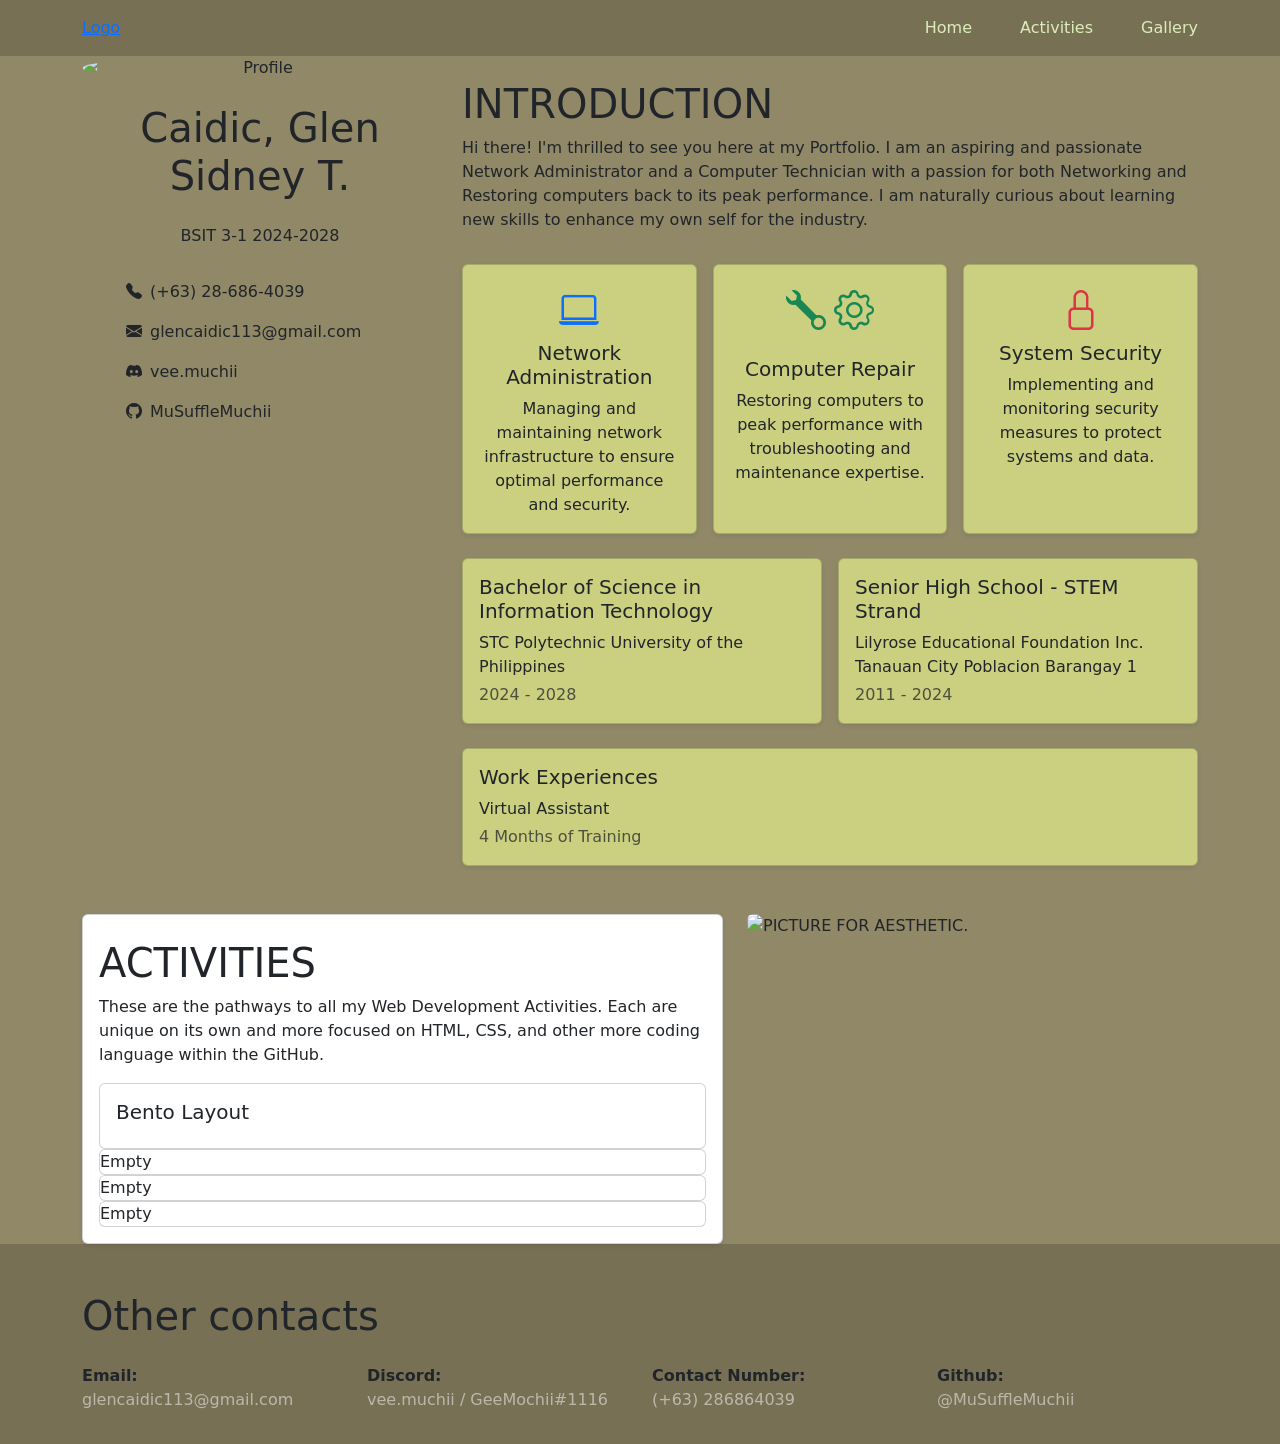
==== index.html @ 1a42388b "Testing Push" ====
<!DOCTYPE html>
<html lang="en">
<head>
    <meta charset="UTF-8">
    <meta name="viewport" content="width=device-width, initial-scale=1.0">
    <link rel="icon" type="image/svg+xml" href="/images/Caidic_GlenSidney_Icon_Logo.svg">
    <link rel="stylesheet" href="https://cdn.jsdelivr.net/npm/bootstrap@5.3.8/dist/css/bootstrap.min.css">
    <link rel="stylesheet" href="https://cdn.jsdelivr.net/npm/bootstrap-icons@1.11.4/font/bootstrap-icons.css">
    <link rel="stylesheet" href="assets/portfolio_style.css">

    <title>Caidic Personal Portfolio</title>

    <!--NOTE: I am very bad at designing, please bear that in mind-->
</head>
<body>
    <!--Navbar-->
    <nav class="navbar navbar-color navbar-expand-lg sticky-top">
        <div class="container mt-2 mb-2">
            <!--Logo-->
            <a class="NavBarLogo" href="images/Caidic_GlenSidney_Icon_Logo.svg">Logo</a>
            <!--NavContents-->
            <ul class="navbar-nav ms-auto align-items-lg-center gap-5">
                <li class="">Home</li>
                <li class="">Activities</li>
                <li class="">Gallery</li>
            </ul>
        </div>
    </nav>

    <!--Home-->
    <section class="Home Home-Color">
        <div class="container">
            <div class="row">
                <div class="col-4">
                        <div class="align-items-center text-center">
                            <img class="rounded-circle d-flex col-12" src="/MuSuffleMuchii.github.io/images/Pic.jpg" alt="Profile">
                            <h1 class="my-4">Caidic, Glen Sidney T.</h1>
                            <p>BSIT 3-1 2024-2028</p>

                            <div class="container m-4">
                                <ul class="list-unstyled text-start">
                                    <li class="p-2 d-flex align-items-center gap-2">
                                        <i class="bi bi-telephone-fill"></i>
                                        (+63) 28-686-4039
                                    </li>
                                    <li class="p-2 d-flex align-items-center gap-2">
                                        <i class="bi bi-envelope-fill"></i>
                                        glencaidic113@gmail.com
                                    </li>
                                    <li class="p-2 d-flex align-items-center gap-2">
                                        <i class="bi bi-discord"></i>
                                        vee.muchii
                                    </li>
                                    <li class="p-2 d-flex align-items-center gap-2">
                                        <i class="bi bi-github"></i>
                                        MuSuffleMuchii
                                    </li>
                                </ul>
                            </div>
                        </div>
                </div>
                <div class="col-8">
                    <h1 class="mt-4">INTRODUCTION</h1>
                    <p>Hi there! I'm thrilled to see you here at my Portfolio. I am an aspiring and passionate Network Administrator and a Computer Technician
                    with a passion for both Networking and Restoring computers back to its peak performance. I am naturally curious about learning new skills to
                    enhance my own self for the industry.    
                    </p>
                    <!-- Container of Cards -->
                    <div class="row mt-2 g-3 mb-4">
                        <!-- Card 1 -->
                        <div class="col-4">
                            <div class="card card-color h-100 shadow-sm">
                                <div class="card-body text-center">
                                    <i class="bi bi-laptop fs-1 text-primary mb-3"></i>
                                    <h5 class="card-title">Network Administration</h5>
                                    <p class="card-text">Managing and maintaining network infrastructure to ensure optimal performance and security.</p>
                                </div>
                            </div>
                        </div>

                        <!-- Card 2 -->
                        <div class="col-4">
                            <div class="card card-color h-100 shadow-sm">
                                <div class="card-body text-center">
                                    <span class="d-inline-flex gap-2 align-items-center justify-content-center mb-3">
                                        <i class="bi bi-wrench fs-1 text-success"></i>
                                        <i class="bi bi-gear fs-1 text-success"></i>
                                    </span>
                                    <h5 class="card-title">Computer Repair</h5>
                                    <p class="card-text">Restoring computers to peak performance with troubleshooting and maintenance expertise.</p>
                                </div>
                            </div>
                        </div>

                        <!-- Card 3 -->
                        <div class="col-4">
                            <div class="card card-color h-100 shadow-sm">
                                <div class="card-body text-center">
                                    <i class="bi bi-lock fs-1 text-danger mb-3"></i>
                                    <h5 class="card-title">System Security</h5>
                                    <p class="card-text">Implementing and monitoring security measures to protect systems and data.</p>
                                </div>
                            </div>
                        </div>
                    </div>
                    
                    <!--Educational Background-->
                    <div class="row mb-4 g-3">
                        <!--Card 4-->
                        <div class="col-6">
                            <div class="card card-color shadow-sm">
                                <div class="card-body">
                                    <h5 class="card-title">Bachelor of Science in Information Technology</h5>
                                    <p class="card-text mb-1">STC Polytechnic University of the Philippines</p>
                                    <p class="text-muted mb-0">2024 - 2028</p>
                                </div>
                            </div>
                        </div>

                        <!--Card 5-->
                        <div class="col-6">
                            <div class="card card-color h-100 shadow-sm">
                                <div class="card-body">
                                    <h5 class="card-title">Senior High School - STEM Strand</h5>
                                    <p class="card-text mb-1">Lilyrose Educational Foundation Inc. Tanauan City Poblacion Barangay 1</p>
                                    <p class="text-muted mb-0">2011 - 2024</p>
                                </div>
                            </div>
                        </div>
                    </div>

                    <!-- Card 6-->
                     <div class="col-12">
                        <div class="card card-color h-100 shadow-sm">
                            <div class="card-body">
                                <h5 class="card-title">Work Experiences</h5>
                                <p class="card-text mb-1">Virtual Assistant</p>
                                <p class="text-muted mb-0">4 Months of Training</p>
                            </div>
                        </div>
                     </div>
                </div>
                
            </div>
        </div>
    </section>

    <!--Activities-->
    <section class="Activities Activities-Color">
        <div class="container">
            <div class="row g-4 align-items-stretch pt-5">
                <div class="col-7 d-flex">
                    <div class="card act-card card-body shadow-sm h-100">
                        <h1 class="my-2">ACTIVITIES</h1>
                        <p>These are the pathways to all my Web Development Activities. Each are unique on its own and more focused on HTML, CSS, and other more coding language within the GitHub.</p>
                        <div class="row">
                            <div class="col-12">
                                <div class="card card-body">
                                    <h5>Bento Layout</h5>
                                </div>
                                <div class="card">Empty</div>
                                <div class="card">Empty</div>
                                <div class="card">Empty</div>
                            </div>
                        </div>
                    </div>
                </div>

                <div class="col-5">
                    <div class="activity-image-frame">
                        <img src="/MuSuffleMuchii.github.io/images/Small Item.jpg" alt="PICTURE FOR AESTHETIC." class="activity-image">
                    </div>
                </div>
            </div>
        </div>
    </section>

    <!--Gallery-->
    <section class="ArtGallery">
        <div class="container">

        </div>
    </section>

    <footer class="Footer Footer-Color">
        <div class="container">
            <!--Logo -->
            <div class="row pt-5 mb-3">
                <div class="col-12">
                    <h1>Other contacts</h1>
                </div>
            </div>

            <!--Contact Informations-->
            <div class="row">
                <div class="col-md-3 col-sm-6 mb-3">
                    <strong>Email:</strong>
                    <p><a href="#" class="text-white-50 text-decoration-none">glencaidic113@gmail.com</a></p>
                </div>
                <div class="col-md-3 col-sm-6 mb-3">
                    <strong>Discord:</strong>
                    <p class="text-white-50">vee.muchii / GeeMochii#1116</p>
                </div>
                <div class="col-md-3 col-sm-6 mb-3">
                    <strong>Contact Number:</strong>
                    <p><a href="#" class="text-white-50 text-decoration-none">(+63) 286864039</a></p>
                </div>
                <div class="col-md-3 col-sm-6 mb-3">
                    <strong>Github:</strong>
                    <p><a href="#" class="text-white-50 text-decoration-none">@MuSuffleMuchii</a></p>
                </div>
            </div>
        </div>
    </footer>
</body>
</html>
---- assets/portfolio_style.css ----
*{
    scroll-behavior: smooth;
}

.Home-Color{
    background-color: #918868;
}

.navbar-color{
    background-color: #777055;
}

.navbar-nav li{
    color: #dcedb9;
}

.card-color{
    background-color: #CBD081;
}

.Activities-Color{
    background-color: #918868;
}


.act-card{
    width: 100%;
}

.activity-image-frame{
    height: 100%;
    min-height: var(--activities-image-min-height);
    overflow: hidden;
    border-radius: 0.375rem;
}

.activity-image{
    display: block;
    width: 100%;
    height: 100%;
    object-fit: cover;
    object-position: var(--activities-image-position);
}

.Footer-Color{
    background-color: #777055;
}
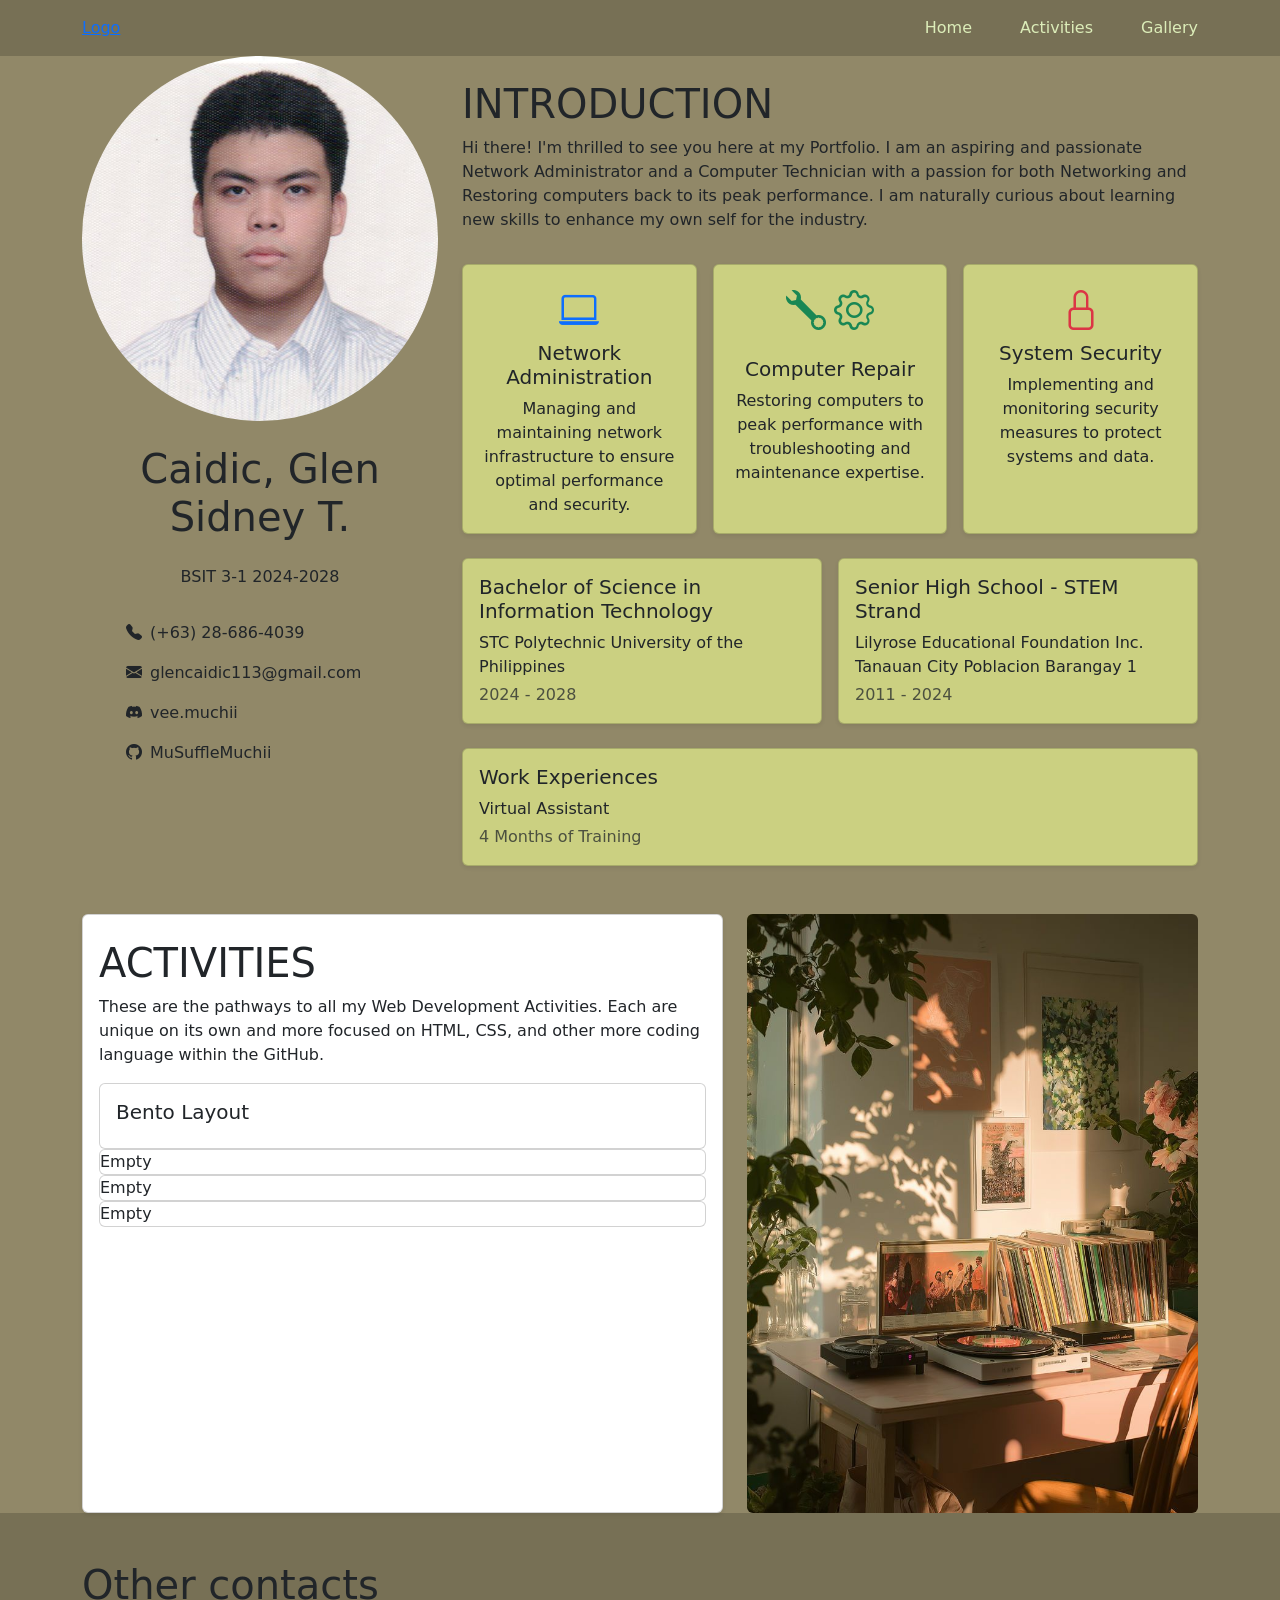
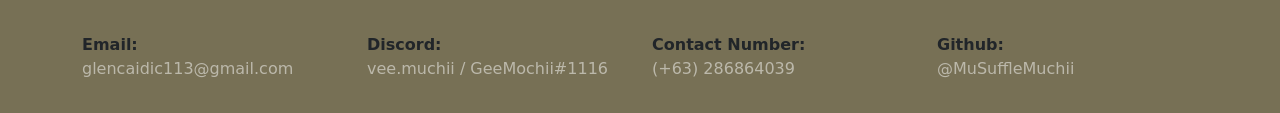
==== commit 0d90ae34: "A few fixing" ====
--- a/index.html
+++ b/index.html
@@ -33,7 +33,7 @@
             <div class="row">
                 <div class="col-4">
                         <div class="align-items-center text-center">
-                            <img class="rounded-circle d-flex col-12" src="/MuSuffleMuchii.github.io/images/Pic.jpg" alt="Profile">
+                            <img class="rounded-circle d-flex col-12" src="images/Pic.jpg" alt="Profile">
                             <h1 class="my-4">Caidic, Glen Sidney T.</h1>
                             <p>BSIT 3-1 2024-2028</p>
 
@@ -168,7 +168,7 @@
 
                 <div class="col-5">
                     <div class="activity-image-frame">
-                        <img src="/MuSuffleMuchii.github.io/images/Small Item.jpg" alt="PICTURE FOR AESTHETIC." class="activity-image">
+                        <img src="images/Small Item.jpg" alt="PICTURE FOR AESTHETIC." class="activity-image">
                     </div>
                 </div>
             </div>
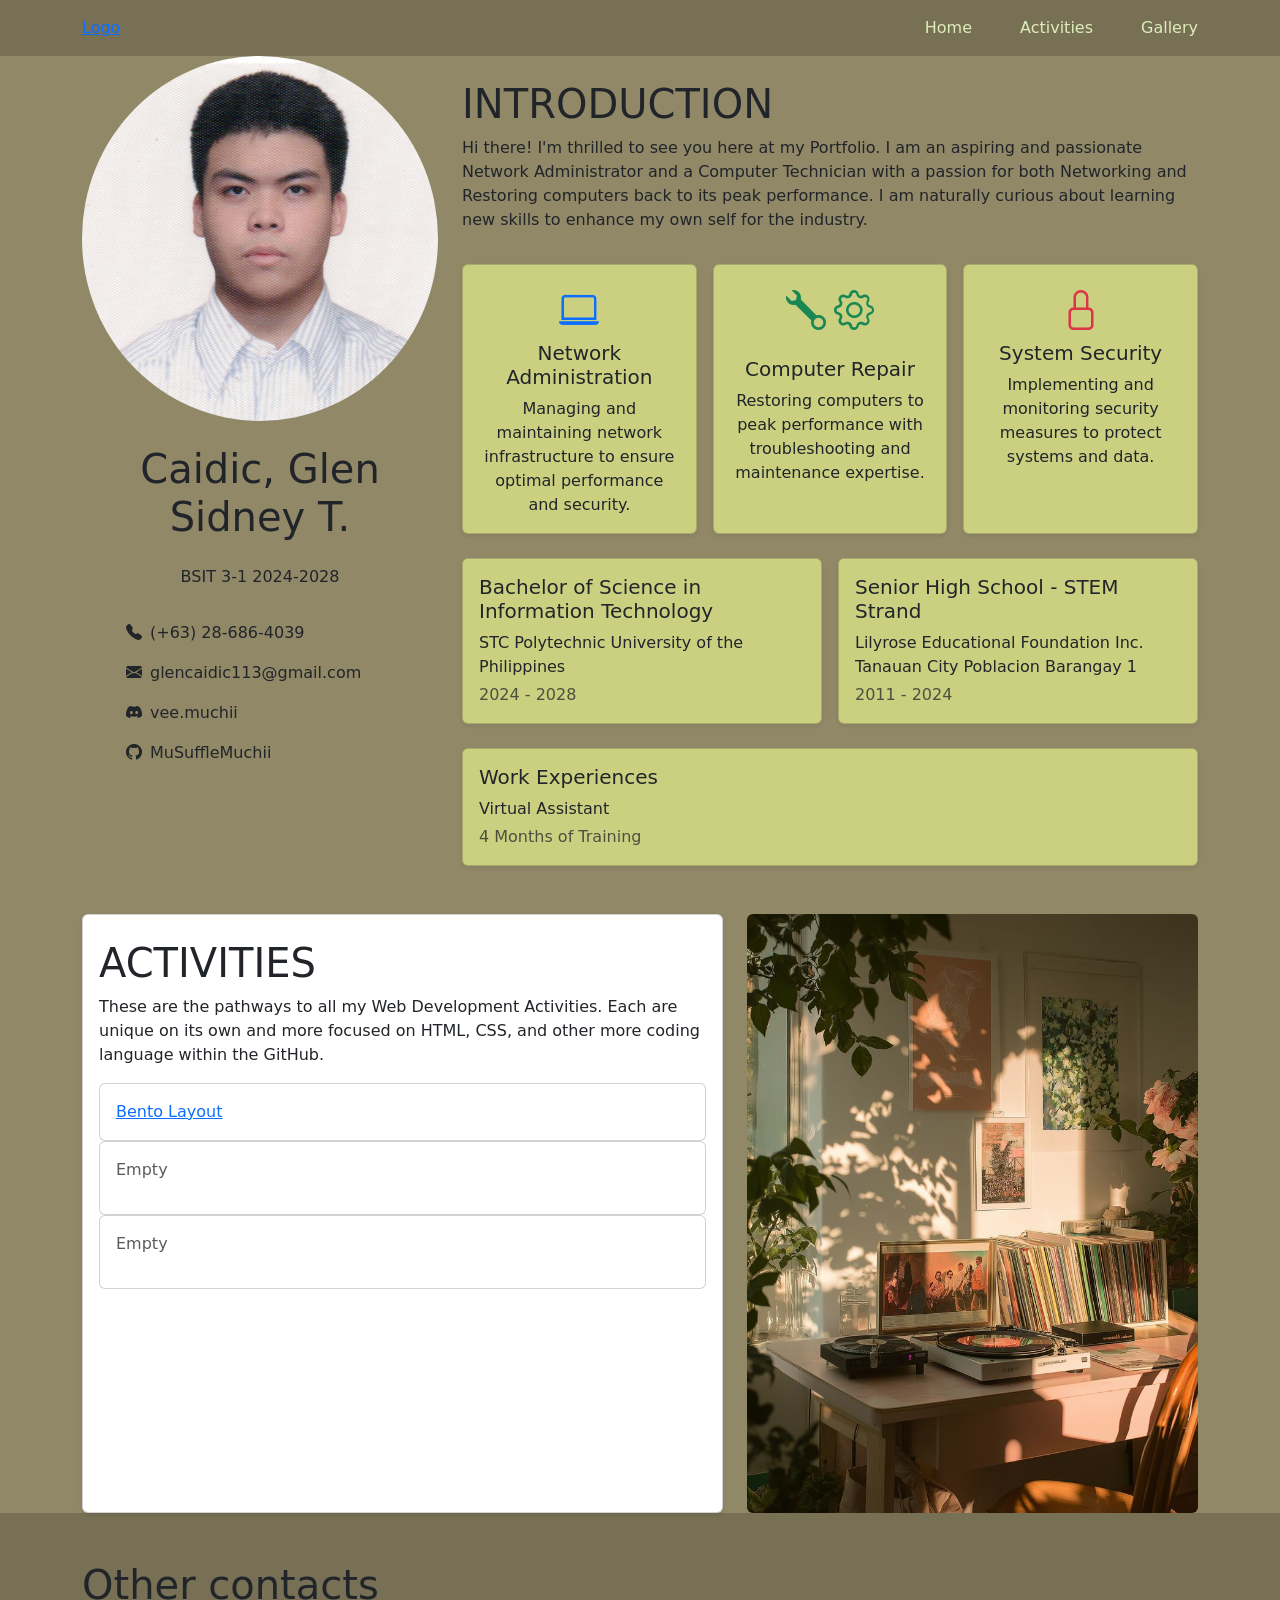
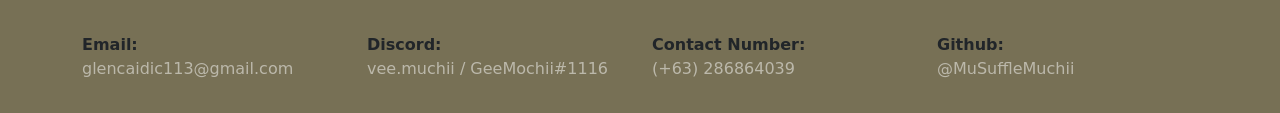
==== commit 6cb08a9e: "UPDATED: activity link fixed" ====
--- a/index.html
+++ b/index.html
@@ -145,6 +145,7 @@
         </div>
     </section>
 
+
     <!--Activities-->
     <section class="Activities Activities-Color">
         <div class="container">
@@ -155,17 +156,27 @@
                         <p>These are the pathways to all my Web Development Activities. Each are unique on its own and more focused on HTML, CSS, and other more coding language within the GitHub.</p>
                         <div class="row">
                             <div class="col-12">
+                                <!--Card 1-->
                                 <div class="card card-body">
-                                    <h5>Bento Layout</h5>
-                                </div>
-                                <div class="card">Empty</div>
-                                <div class="card">Empty</div>
-                                <div class="card">Empty</div>
-                            </div>
-                        </div>
-                    </div>
-                </div>
-
+                                    <a href="https://musufflemuchii.github.io/WebDev-Activities/BENTO/BENTO.html">Bento Layout</a>
+                                </div>
+
+                                <!--Card 2-->
+                                <div class="card card-body">
+                                    <p class="text-muted">Empty</p>
+                                </div>
+
+                                <!--Card 3-->
+                                <div class="card card-body">
+                                    <p class="text-muted">Empty</p>
+                                </div>
+                            </div>
+                        </div>
+                    </div>
+                </div>
+
+
+                <!--Picture-->
                 <div class="col-5">
                     <div class="activity-image-frame">
                         <img src="images/Small Item.jpg" alt="PICTURE FOR AESTHETIC." class="activity-image">
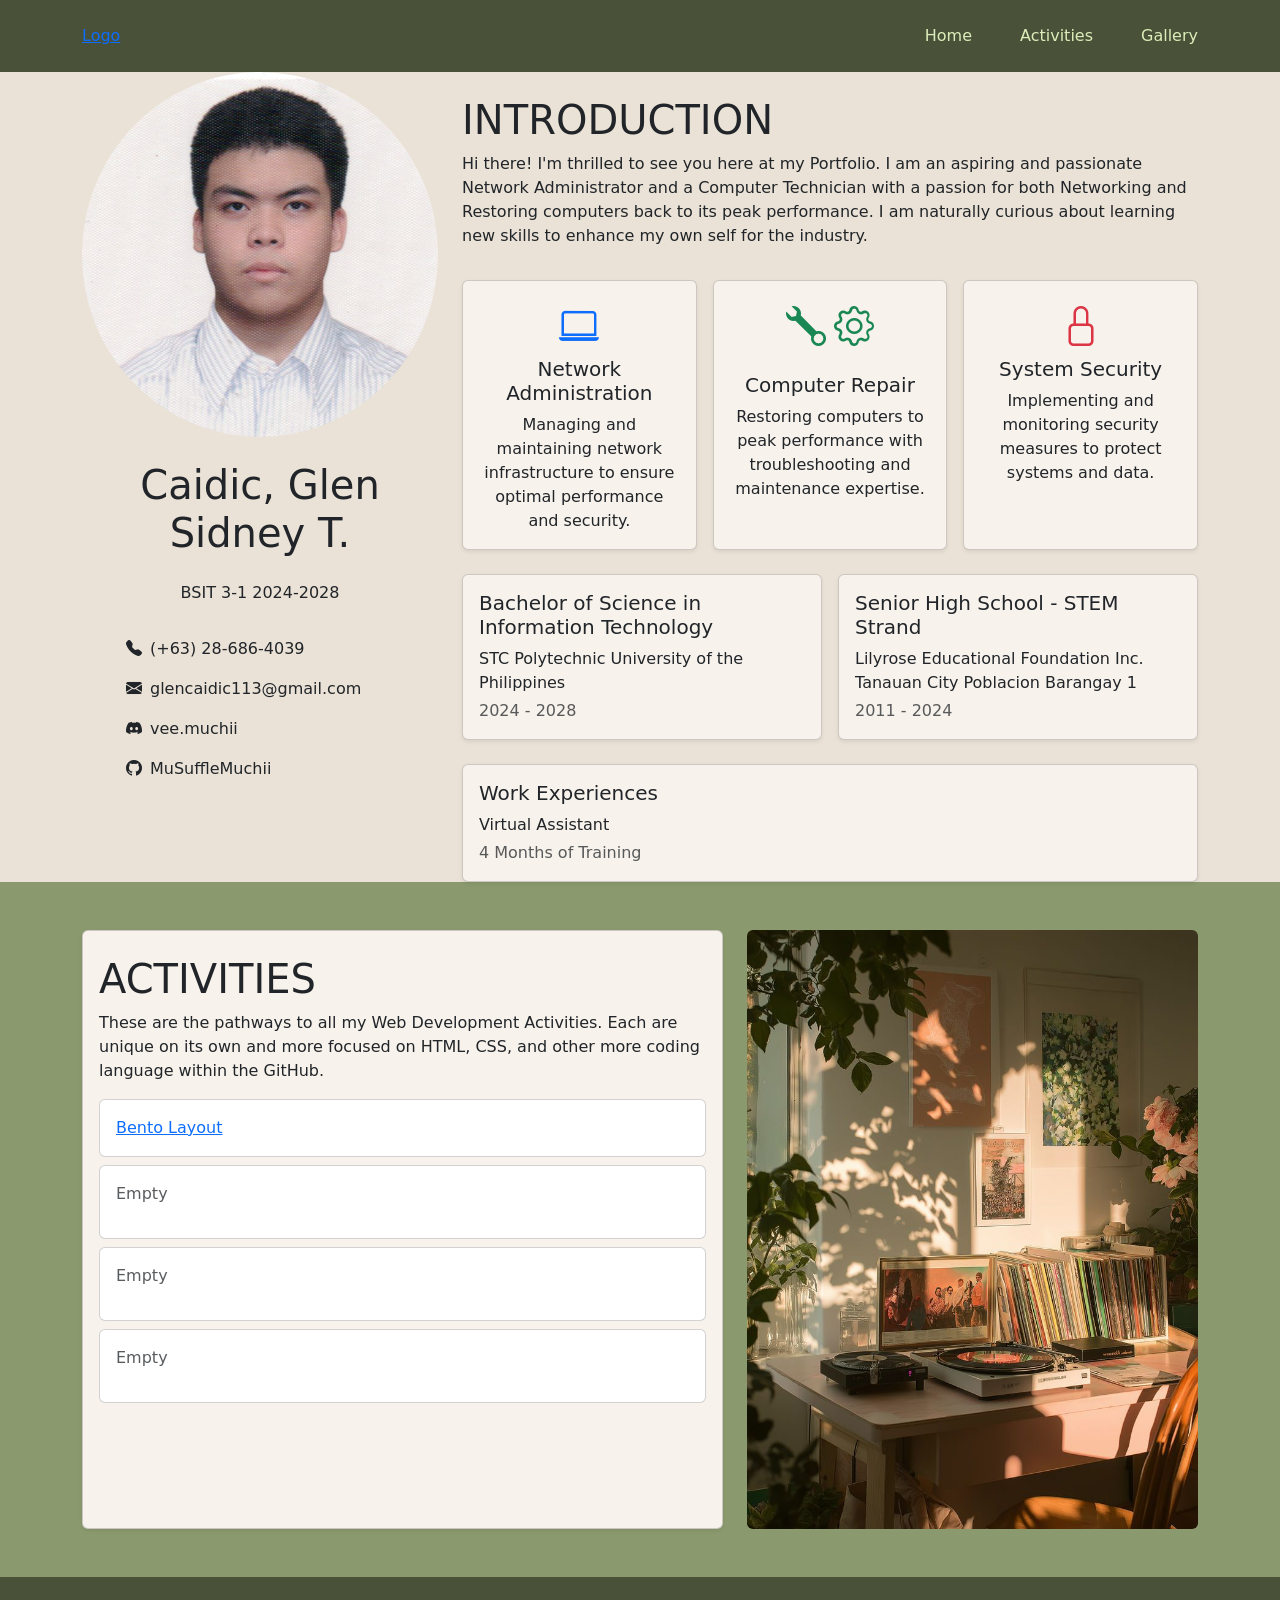
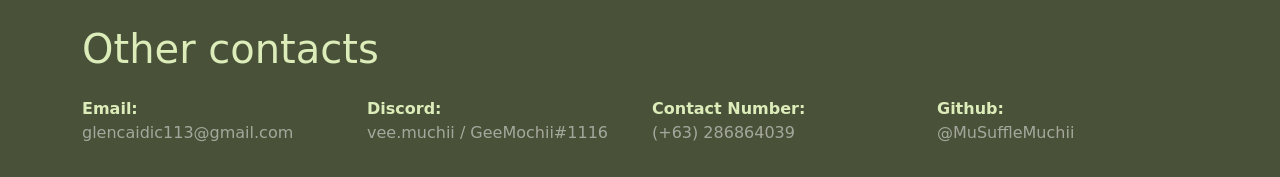
==== commit 47cd87c4: "Final Push: Color Palette Update" ====
--- a/index.html
+++ b/index.html
@@ -15,7 +15,7 @@
 <body>
     <!--Navbar-->
     <nav class="navbar navbar-color navbar-expand-lg sticky-top">
-        <div class="container mt-2 mb-2">
+        <div class="container mt-3 mb-3">
             <!--Logo-->
             <a class="NavBarLogo" href="images/Caidic_GlenSidney_Icon_Logo.svg">Logo</a>
             <!--NavContents-->
@@ -29,7 +29,7 @@
 
     <!--Home-->
     <section class="Home Home-Color">
-        <div class="container">
+        <div class="container mb-4">
             <div class="row">
                 <div class="col-4">
                         <div class="align-items-center text-center">
@@ -149,25 +149,30 @@
     <!--Activities-->
     <section class="Activities Activities-Color">
         <div class="container">
-            <div class="row g-4 align-items-stretch pt-5">
-                <div class="col-7 d-flex">
+            <div class="row g-4 align-items-stretch pt-4 pb-5">
+                <div class="col-7">
                     <div class="card act-card card-body shadow-sm h-100">
                         <h1 class="my-2">ACTIVITIES</h1>
                         <p>These are the pathways to all my Web Development Activities. Each are unique on its own and more focused on HTML, CSS, and other more coding language within the GitHub.</p>
                         <div class="row">
                             <div class="col-12">
                                 <!--Card 1-->
-                                <div class="card card-body">
+                                <div class="card card-body mb-2">
                                     <a href="https://musufflemuchii.github.io/WebDev-Activities/BENTO/BENTO.html">Bento Layout</a>
                                 </div>
 
                                 <!--Card 2-->
-                                <div class="card card-body">
+                                <div class="card card-body mb-2">
                                     <p class="text-muted">Empty</p>
                                 </div>
 
                                 <!--Card 3-->
-                                <div class="card card-body">
+                                <div class="card card-body mb-2">
+                                    <p class="text-muted">Empty</p>
+                                </div>
+
+                                <!--Card 4-->
+                                <div class="card card-body mb-2">
                                     <p class="text-muted">Empty</p>
                                 </div>
                             </div>
@@ -198,25 +203,25 @@
             <!--Logo -->
             <div class="row pt-5 mb-3">
                 <div class="col-12">
-                    <h1>Other contacts</h1>
+                    <h1 class="text-color">Other contacts</h1>
                 </div>
             </div>
 
             <!--Contact Informations-->
             <div class="row">
-                <div class="col-md-3 col-sm-6 mb-3">
+                <div class="col-md-3 col-sm-6 mb-3 text-color">
                     <strong>Email:</strong>
                     <p><a href="#" class="text-white-50 text-decoration-none">glencaidic113@gmail.com</a></p>
                 </div>
-                <div class="col-md-3 col-sm-6 mb-3">
+                <div class="col-md-3 col-sm-6 mb-3 text-color">
                     <strong>Discord:</strong>
-                    <p class="text-white-50">vee.muchii / GeeMochii#1116</p>
-                </div>
-                <div class="col-md-3 col-sm-6 mb-3">
+                    <p class="text-white-50 text-decoration-none">vee.muchii / GeeMochii#1116</p>
+                </div>
+                <div class="col-md-3 col-sm-6 mb-3 text-color">
                     <strong>Contact Number:</strong>
                     <p><a href="#" class="text-white-50 text-decoration-none">(+63) 286864039</a></p>
                 </div>
-                <div class="col-md-3 col-sm-6 mb-3">
+                <div class="col-md-3 col-sm-6 mb-3 text-color">
                     <strong>Github:</strong>
                     <p><a href="#" class="text-white-50 text-decoration-none">@MuSuffleMuchii</a></p>
                 </div>
--- a/assets/portfolio_style.css
+++ b/assets/portfolio_style.css
@@ -3,11 +3,11 @@
 }
 
 .Home-Color{
-    background-color: #918868;
+    background-color: #EAE2D6;
 }
 
 .navbar-color{
-    background-color: #777055;
+    background-color: #495139;
 }
 
 .navbar-nav li{
@@ -15,16 +15,17 @@
 }
 
 .card-color{
-    background-color: #CBD081;
+    background-color: #F7F2EB;
 }
 
 .Activities-Color{
-    background-color: #918868;
+    background-color: #8B9A6E;
 }
 
 
 .act-card{
     width: 100%;
+    background-color: #F7F2EB;
 }
 
 .activity-image-frame{
@@ -43,5 +44,9 @@
 }
 
 .Footer-Color{
-    background-color: #777055;
+    background-color: #495139;
 }
+
+.text-color{
+    color: #dcedb9;
+}
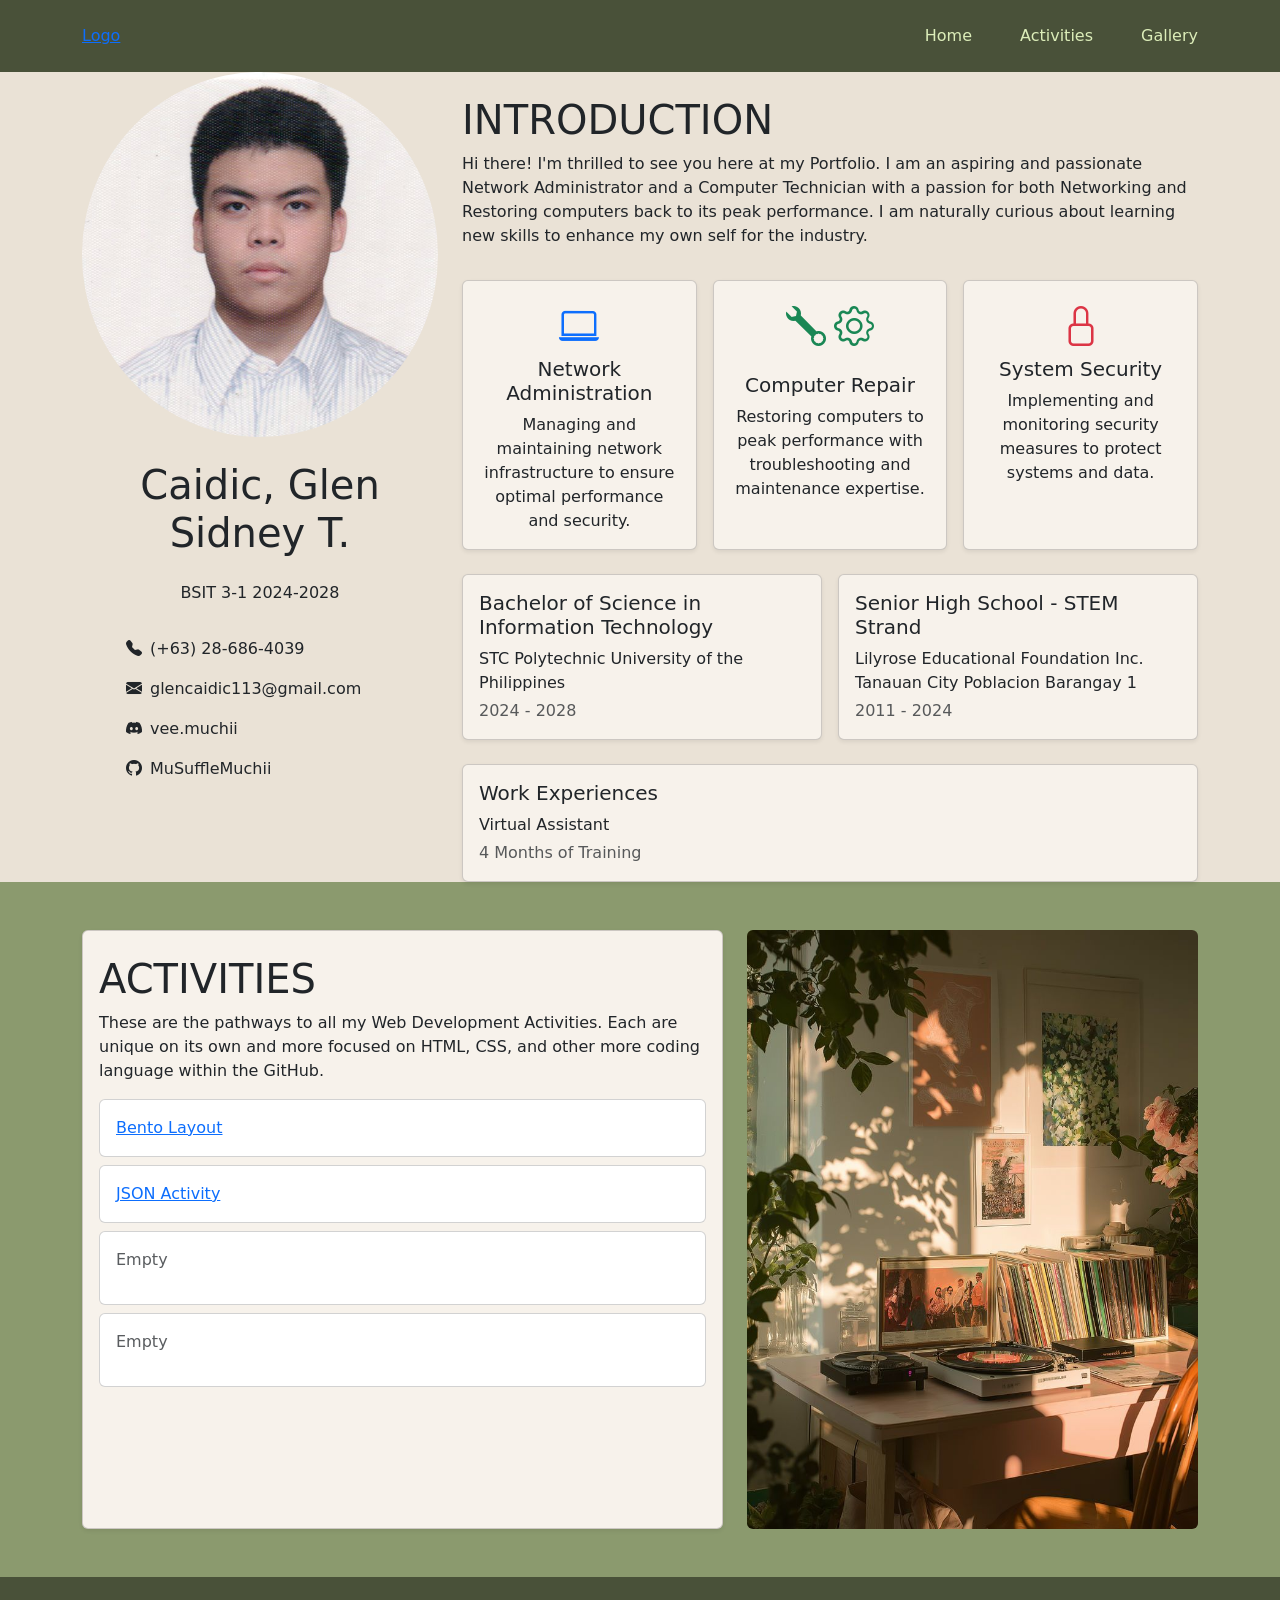
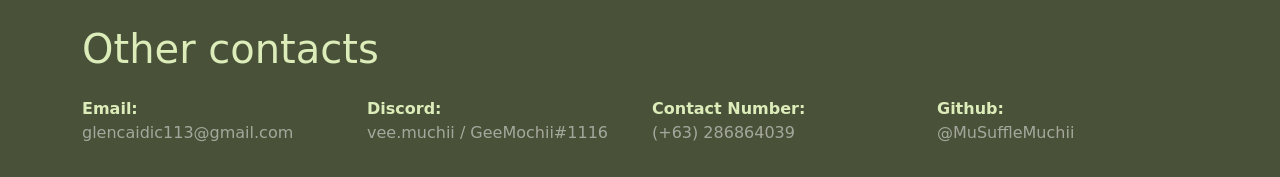
==== commit adcb5e53: "Added Link to Activity" ====
--- a/index.html
+++ b/index.html
@@ -163,7 +163,7 @@
 
                                 <!--Card 2-->
                                 <div class="card card-body mb-2">
-                                    <p class="text-muted">Empty</p>
+                                    <a href="https://musufflemuchii.github.io/WebDev-Activities/JSON Activity/index.html">JSON Activity</a>
                                 </div>
 
                                 <!--Card 3-->
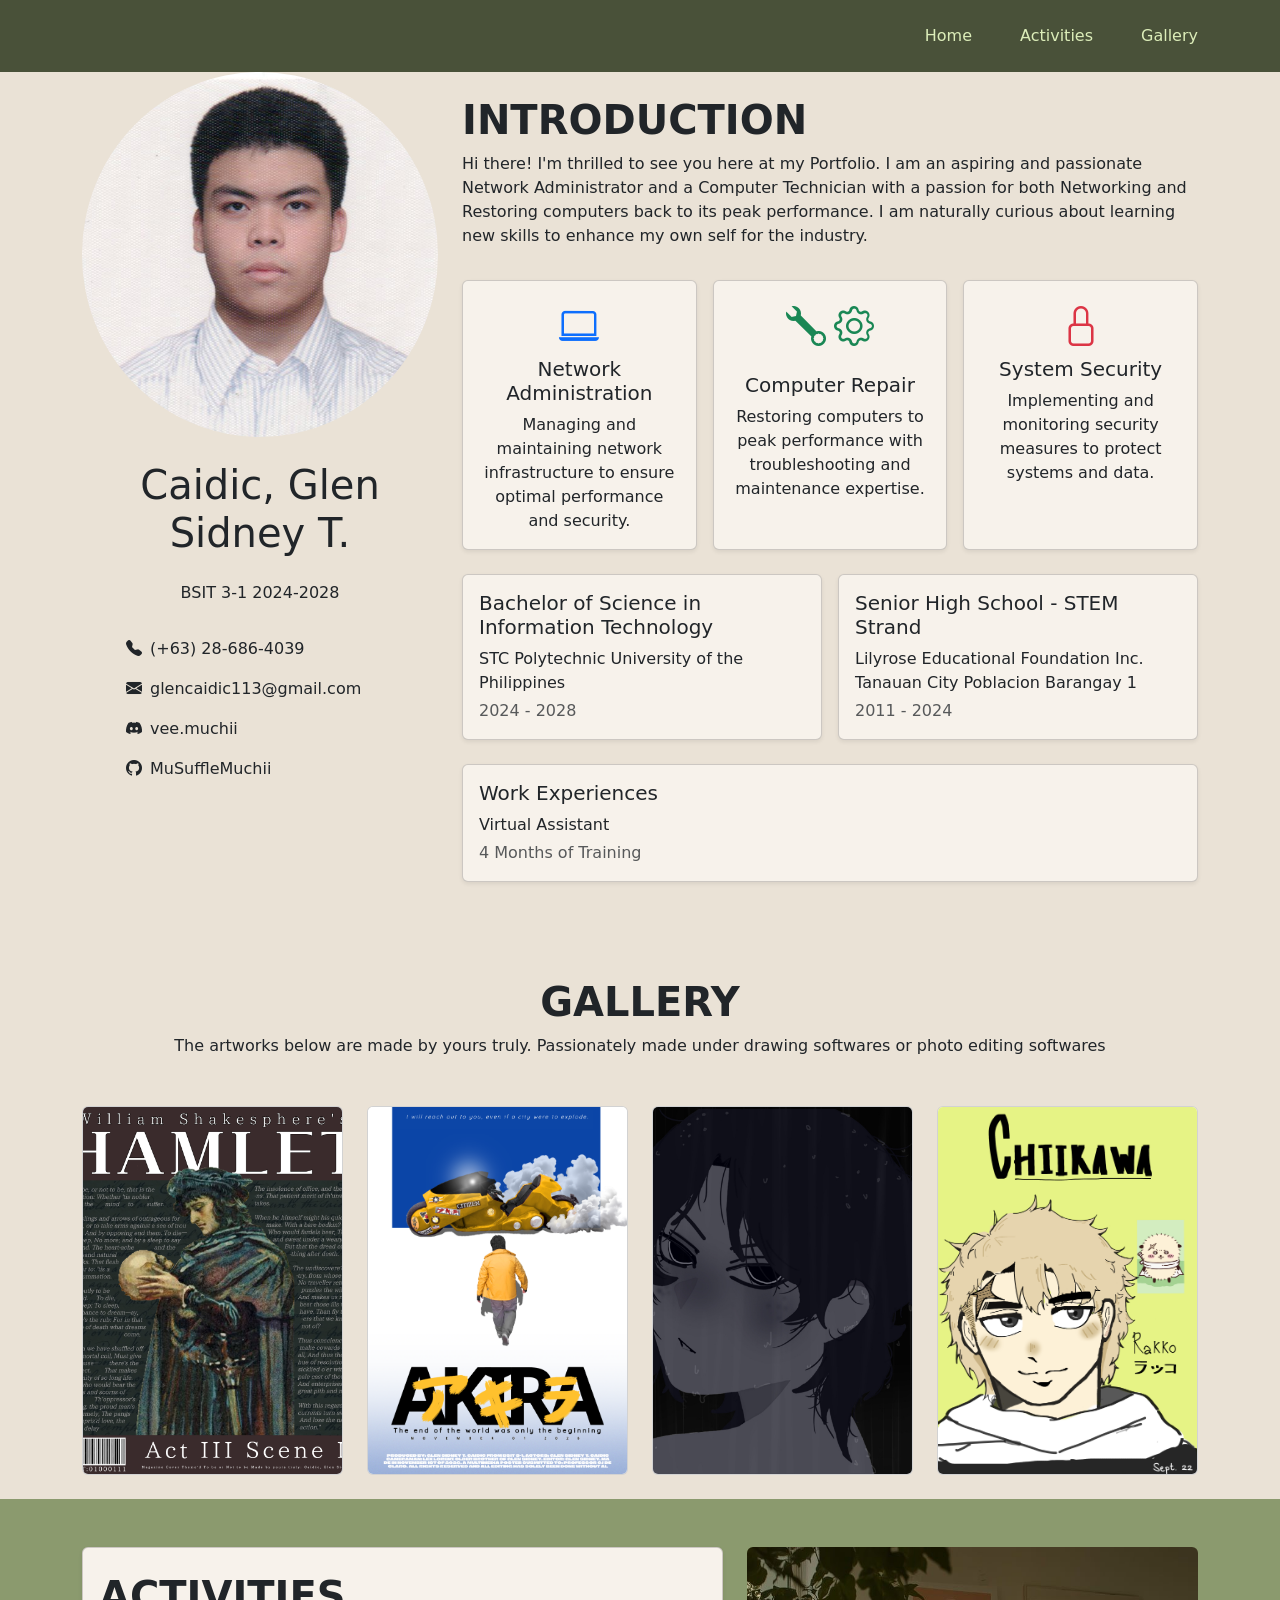
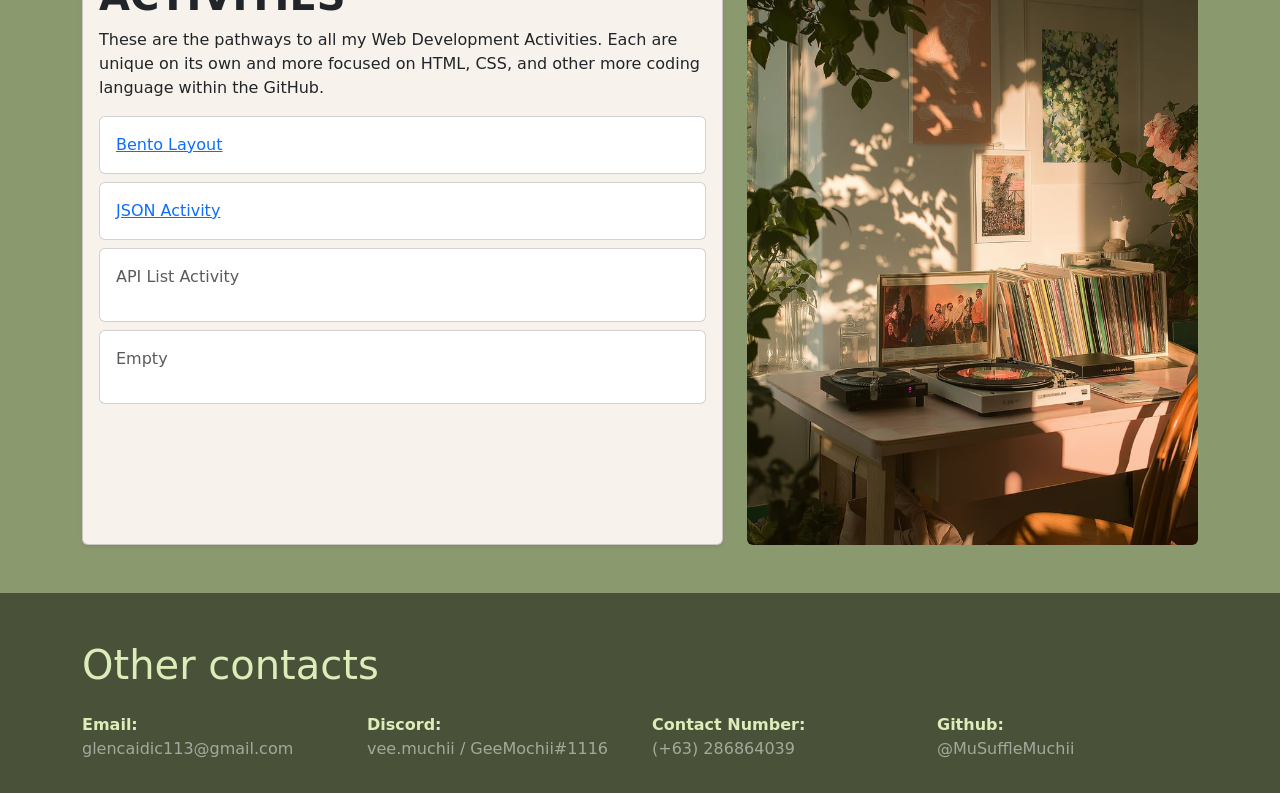
==== commit 835843fb: "Gallery Update" ====
--- a/index.html
+++ b/index.html
@@ -17,7 +17,7 @@
     <nav class="navbar navbar-color navbar-expand-lg sticky-top">
         <div class="container mt-3 mb-3">
             <!--Logo-->
-            <a class="NavBarLogo" href="images/Caidic_GlenSidney_Icon_Logo.svg">Logo</a>
+            <!--Logo will be implemented soon-->
             <!--NavContents-->
             <ul class="navbar-nav ms-auto align-items-lg-center gap-5">
                 <li class="">Home</li>
@@ -29,7 +29,7 @@
 
     <!--Home-->
     <section class="Home Home-Color">
-        <div class="container mb-4">
+        <div class="container">
             <div class="row">
                 <div class="col-4">
                         <div class="align-items-center text-center">
@@ -60,7 +60,7 @@
                         </div>
                 </div>
                 <div class="col-8">
-                    <h1 class="mt-4">INTRODUCTION</h1>
+                    <h1 class="mt-4" style="font-weight: bolder;">INTRODUCTION</h1>
                     <p>Hi there! I'm thrilled to see you here at my Portfolio. I am an aspiring and passionate Network Administrator and a Computer Technician
                     with a passion for both Networking and Restoring computers back to its peak performance. I am naturally curious about learning new skills to
                     enhance my own self for the industry.    
@@ -145,6 +145,38 @@
         </div>
     </section>
 
+    <!--Gallery-->
+    <section class="ArtGallery Home-Color pt-5">
+        <div class="container">
+            <div class="h1 mt-5 text-center" style="font-weight: bold;">GALLERY</div>
+            <p class="mb-5 text-center">The artworks below are made by yours truly. Passionately made under drawing softwares or photo editing softwares</p>
+
+            <!--Artworks-->
+            <div class="row g-4 pb-5">
+
+                <div class="col-12 col-sm-6 col-lg-3">
+                    <div class="card gallery-card h-100">
+                        <img class="gallery-image" src="images/HCI_ToBeOrNotToBe.png" alt="Gallery 1">
+                    </div>
+                </div>
+                <div class="col-12 col-sm-6 col-lg-3">
+                    <div class="card gallery-card h-100">
+                        <img class="gallery-image" src="images/Photopea Output.png" alt="Gallery 2">
+                    </div>
+                </div>
+                <div class="col-12 col-sm-6 col-lg-3">
+                    <div class="card gallery-card h-100">
+                        <img class="gallery-image" src="images/Risk of Rain.jpg" alt="Gallery 3">
+                    </div>
+                </div>
+                <div class="col-12 col-sm-6 col-lg-3">
+                    <div class="card gallery-card h-100">
+                        <img class="gallery-image" src="images/Rakko Chiikawa Krita.png" alt="Gallery 4">
+                    </div>
+                </div>
+            </div>
+        </div>
+    </section>
 
     <!--Activities-->
     <section class="Activities Activities-Color">
@@ -152,7 +184,7 @@
             <div class="row g-4 align-items-stretch pt-4 pb-5">
                 <div class="col-7">
                     <div class="card act-card card-body shadow-sm h-100">
-                        <h1 class="my-2">ACTIVITIES</h1>
+                        <h1 class="my-2" style="font-weight: bolder;">ACTIVITIES</h1>
                         <p>These are the pathways to all my Web Development Activities. Each are unique on its own and more focused on HTML, CSS, and other more coding language within the GitHub.</p>
                         <div class="row">
                             <div class="col-12">
@@ -168,7 +200,7 @@
 
                                 <!--Card 3-->
                                 <div class="card card-body mb-2">
-                                    <p class="text-muted">Empty</p>
+                                    <p class="text-muted">API List Activity</p>
                                 </div>
 
                                 <!--Card 4-->
@@ -191,12 +223,6 @@
         </div>
     </section>
 
-    <!--Gallery-->
-    <section class="ArtGallery">
-        <div class="container">
-
-        </div>
-    </section>
 
     <footer class="Footer Footer-Color">
         <div class="container">
--- a/assets/portfolio_style.css
+++ b/assets/portfolio_style.css
@@ -50,3 +50,15 @@
 .text-color{
     color: #dcedb9;
 }
+
+.gallery-card {
+    overflow: hidden;
+}
+
+.gallery-image {
+    display: block;
+    width: 100%;
+    height: 100%;
+    object-fit: cover;
+    object-position: center;
+}
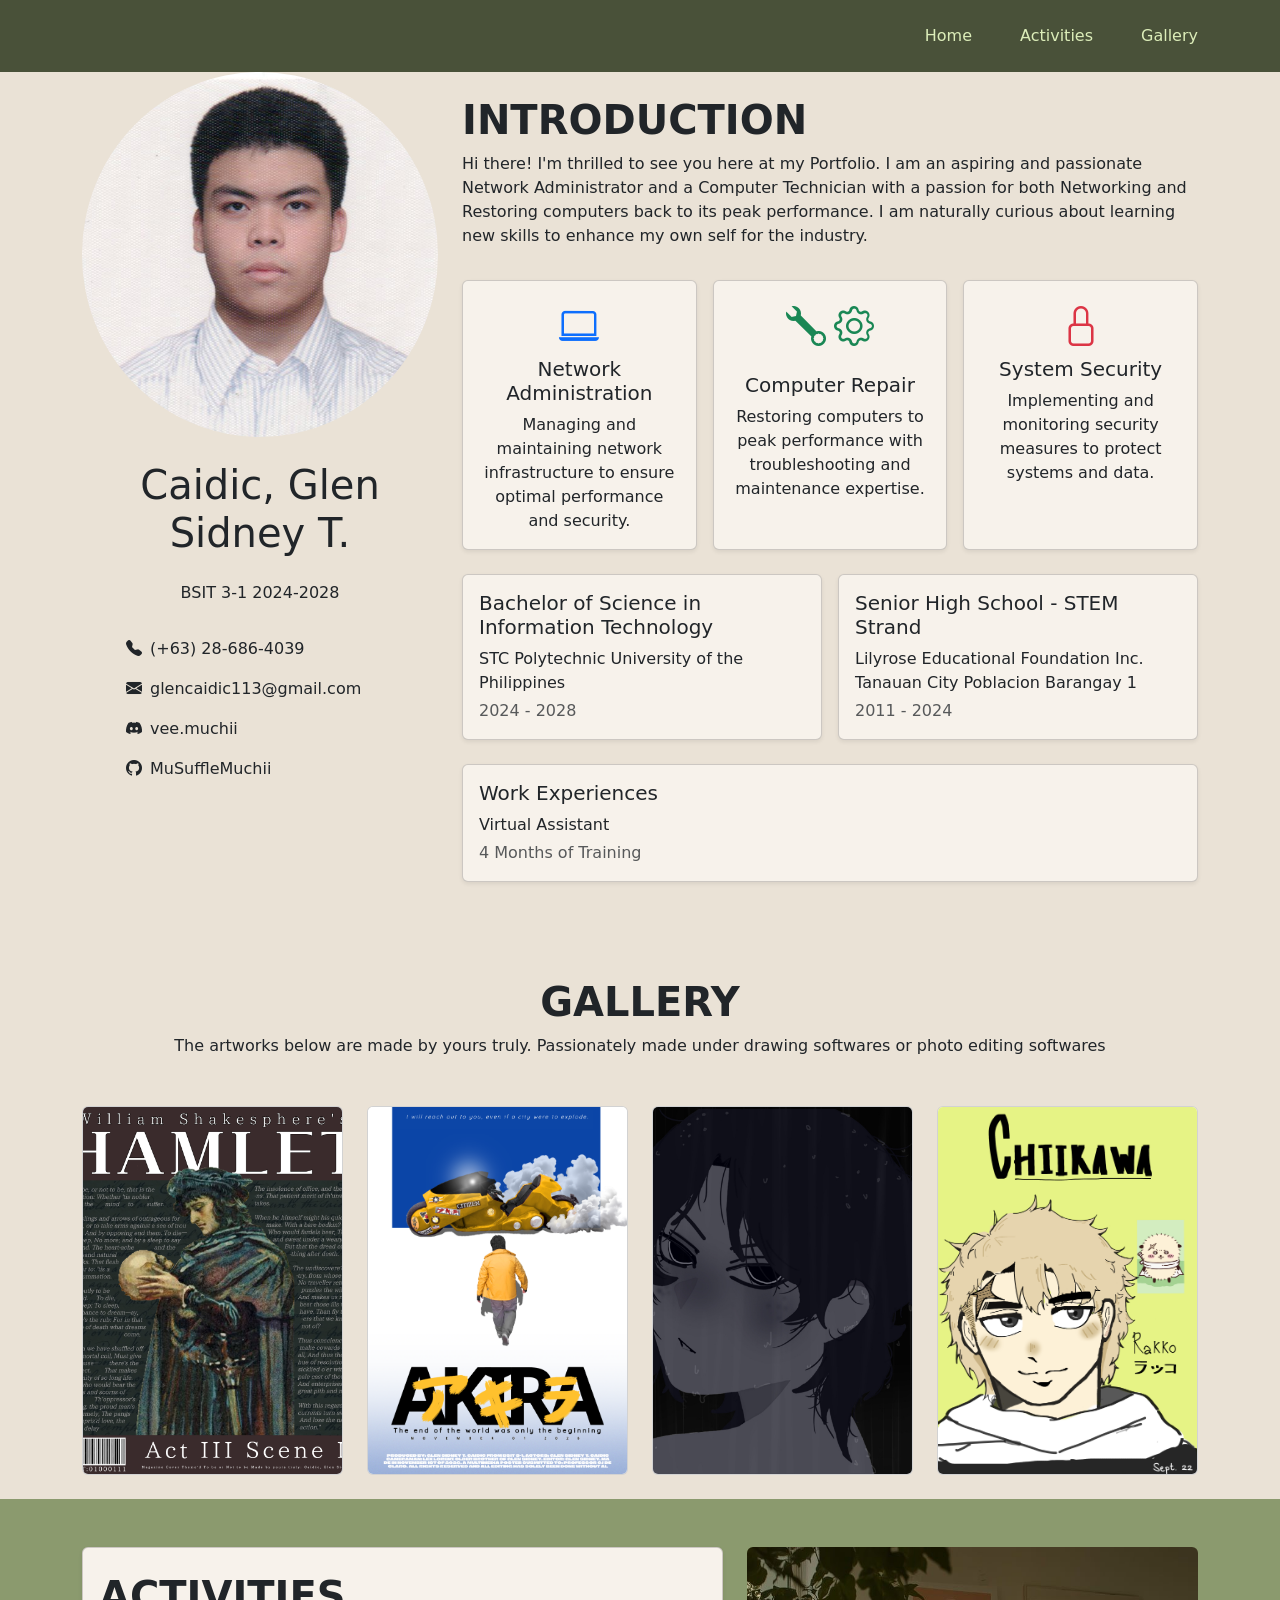
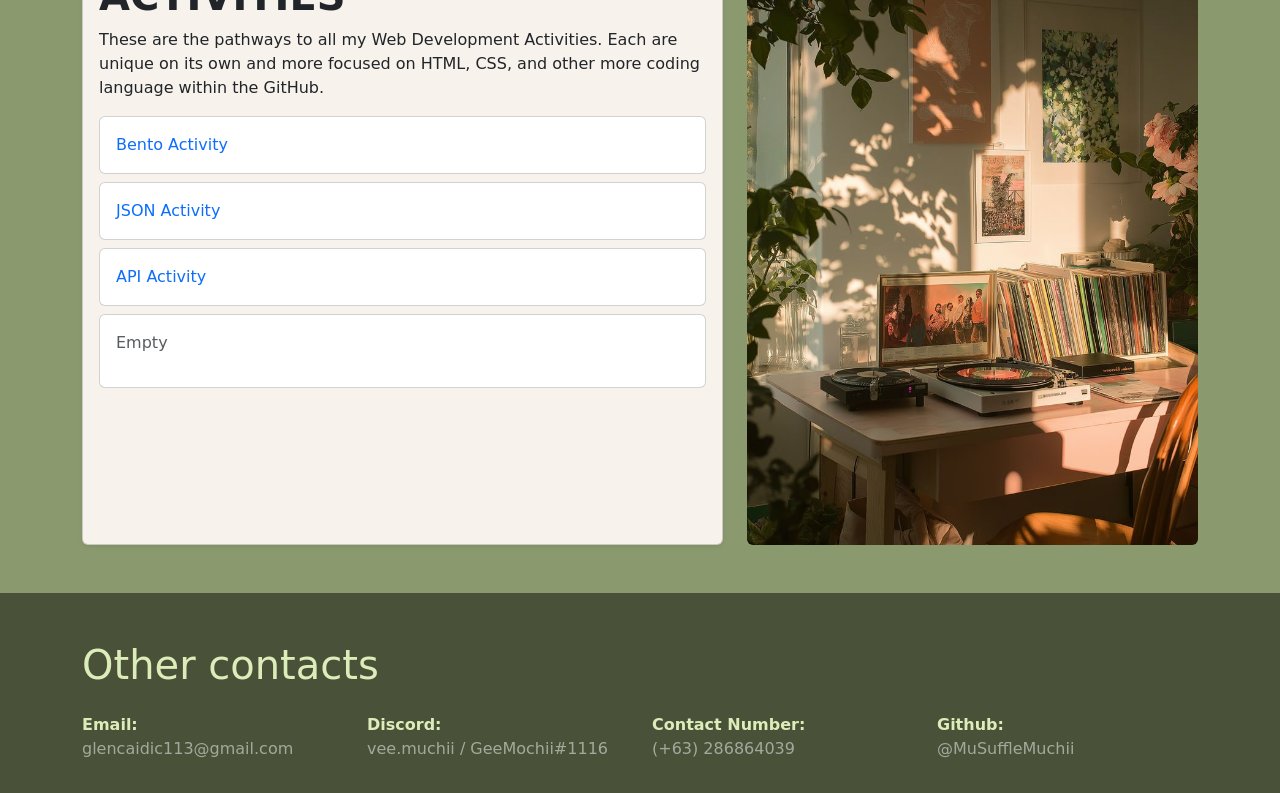
==== commit 2b4cb71b: "Minor tweaks" ====
--- a/index.html
+++ b/index.html
@@ -190,17 +190,17 @@
                             <div class="col-12">
                                 <!--Card 1-->
                                 <div class="card card-body mb-2">
-                                    <a href="https://musufflemuchii.github.io/WebDev-Activities/BENTO/BENTO.html">Bento Layout</a>
+                                    <a href="https://musufflemuchii.github.io/WebDev-Activities/BENTO/BENTO.html" style="text-decoration: none;">Bento Activity</a>
                                 </div>
 
                                 <!--Card 2-->
                                 <div class="card card-body mb-2">
-                                    <a href="https://musufflemuchii.github.io/WebDev-Activities/JSON Activity/index.html">JSON Activity</a>
+                                    <a href="https://musufflemuchii.github.io/WebDev-Activities/JSON Activity/index.html" style="text-decoration: none;">JSON Activity</a>
                                 </div>
 
                                 <!--Card 3-->
                                 <div class="card card-body mb-2">
-                                    <p class="text-muted">API List Activity</p>
+                                    <a href="https://musufflemuchii.github.io/WebDev-Activities/API Activity/index.html" style="text-decoration: none;">API Activity</a>
                                 </div>
 
                                 <!--Card 4-->
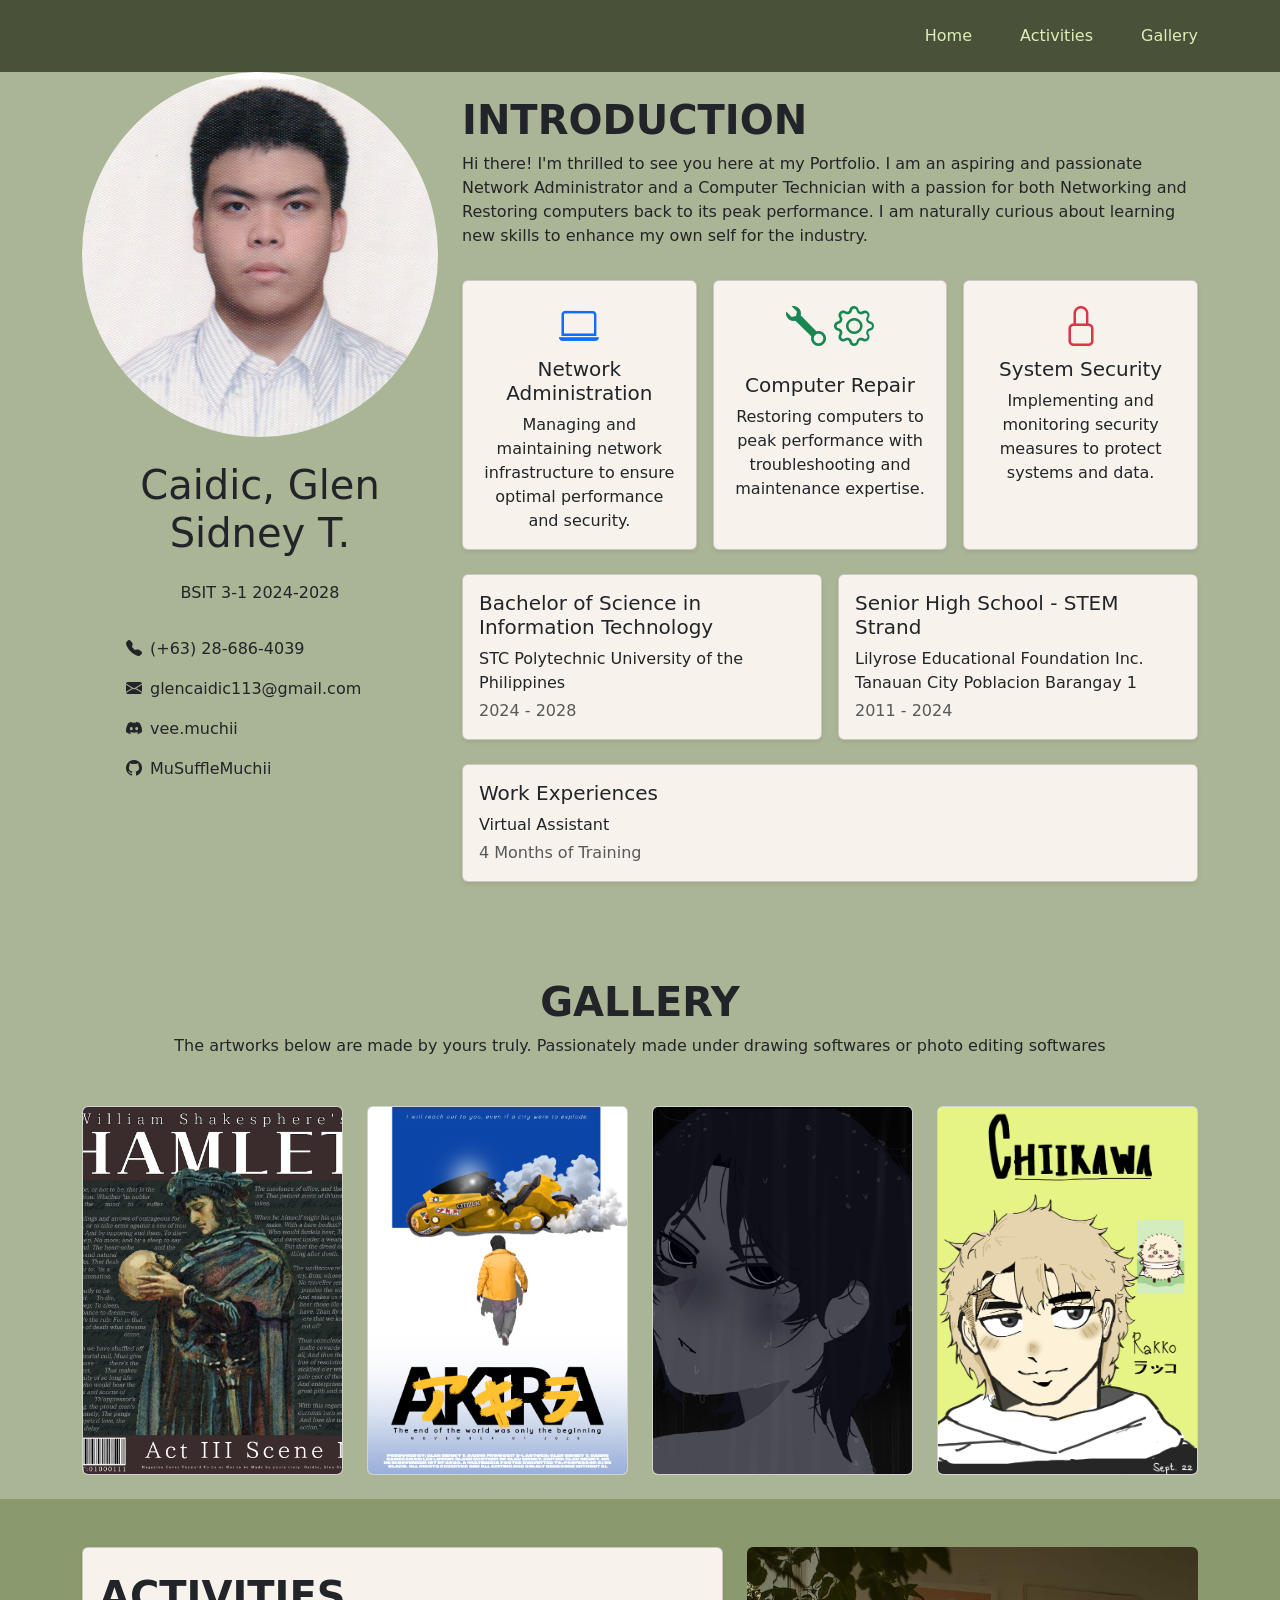
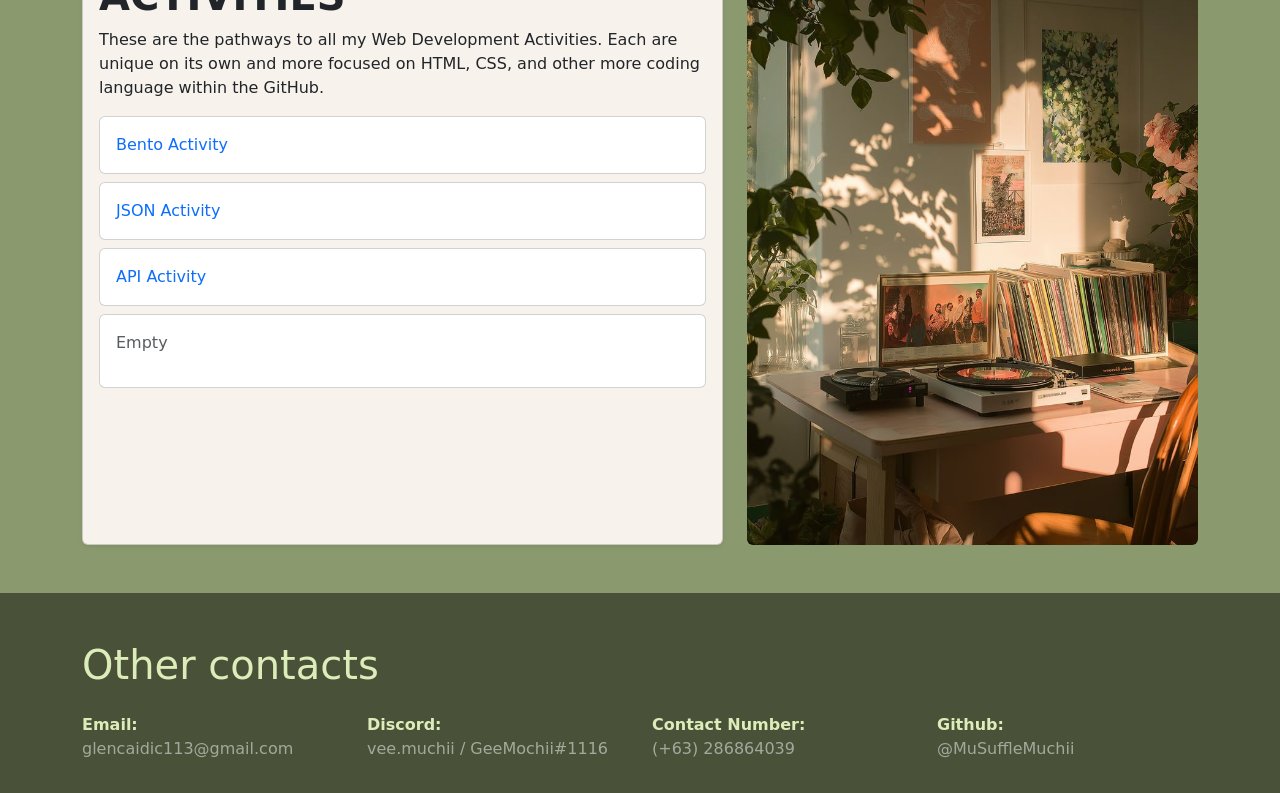
==== commit f6b51287: "Minor Update and Tweaks" ====
--- a/index.html
+++ b/index.html
@@ -28,7 +28,7 @@
     </nav>
 
     <!--Home-->
-    <section class="Home Home-Color">
+    <section class="Home" style="background-color: #8b9a6eba;">
         <div class="container">
             <div class="row">
                 <div class="col-4">
@@ -146,7 +146,7 @@
     </section>
 
     <!--Gallery-->
-    <section class="ArtGallery Home-Color pt-5">
+    <section class="ArtGallery pt-5" style="background-color: #8b9a6eba;">
         <div class="container">
             <div class="h1 mt-5 text-center" style="font-weight: bold;">GALLERY</div>
             <p class="mb-5 text-center">The artworks below are made by yours truly. Passionately made under drawing softwares or photo editing softwares</p>
--- a/assets/portfolio_style.css
+++ b/assets/portfolio_style.css
@@ -1,9 +1,5 @@
 *{
     scroll-behavior: smooth;
-}
-
-.Home-Color{
-    background-color: #EAE2D6;
 }
 
 .navbar-color{
